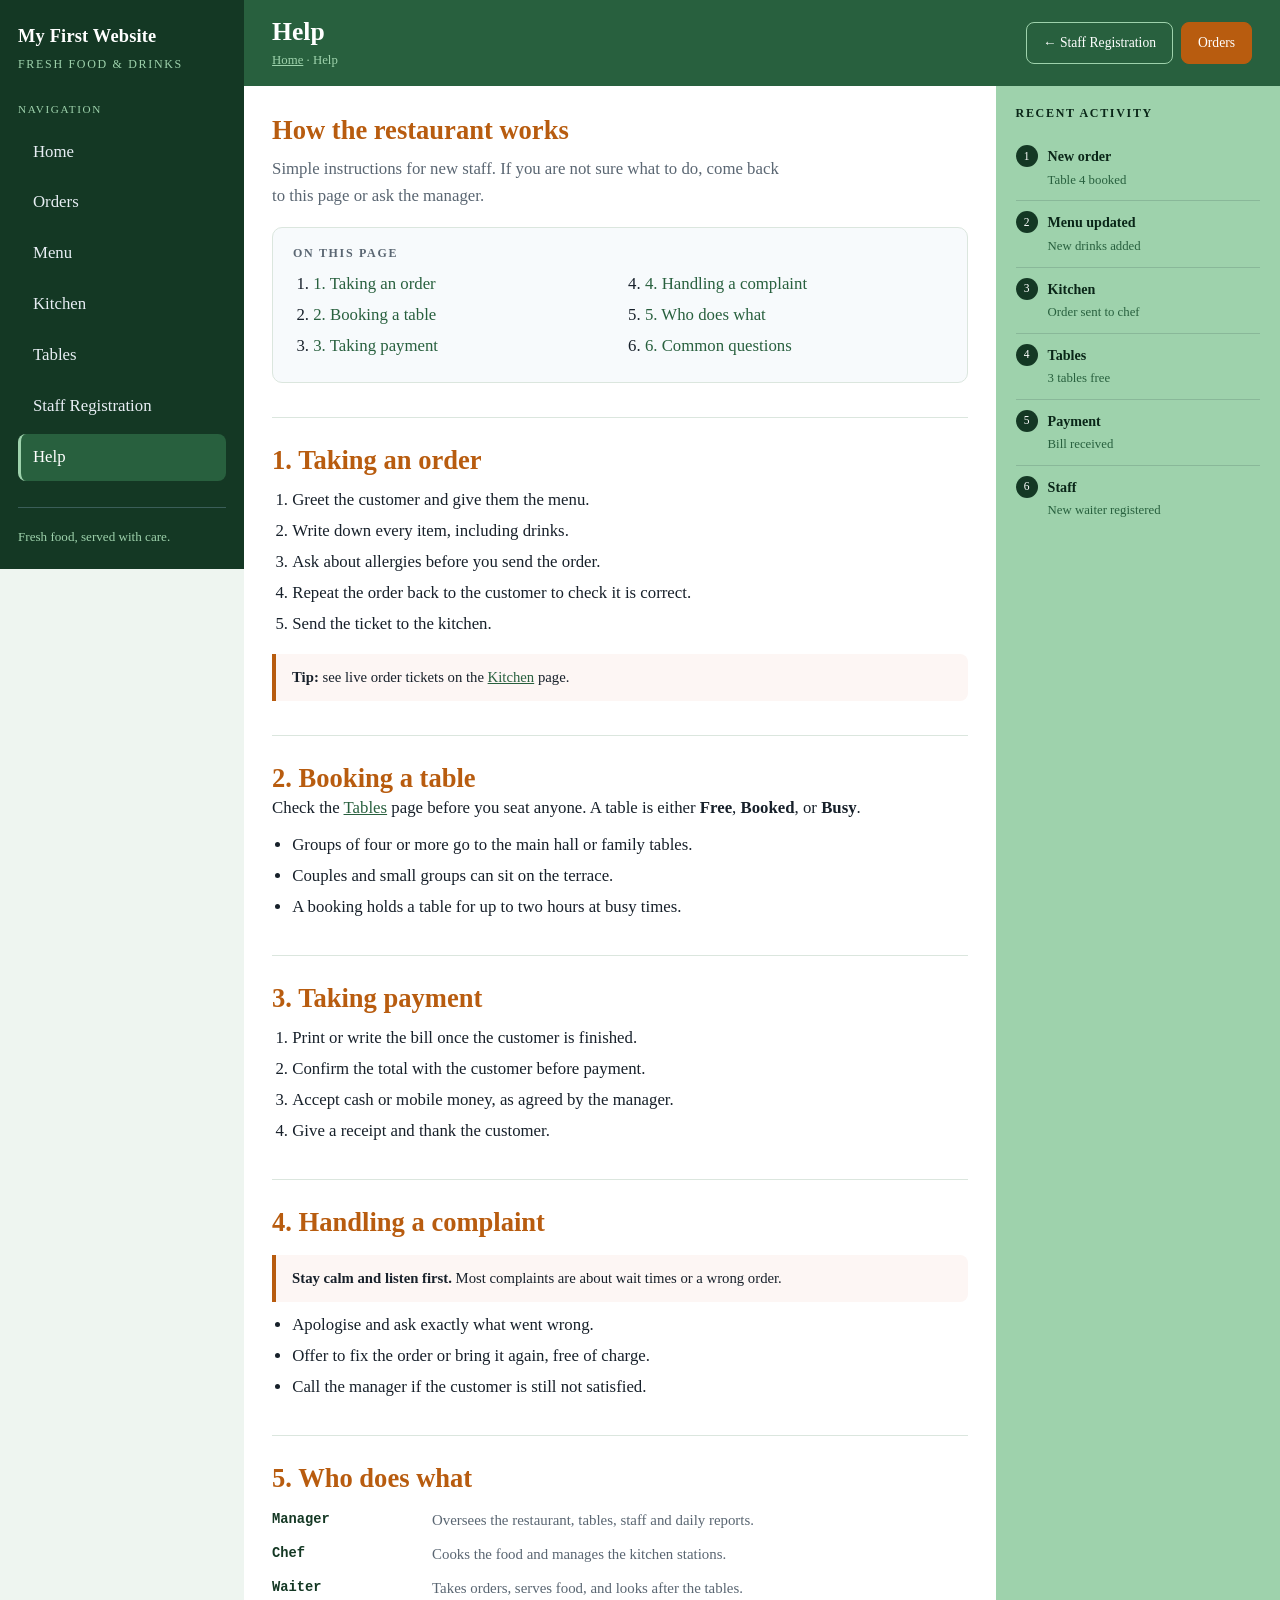
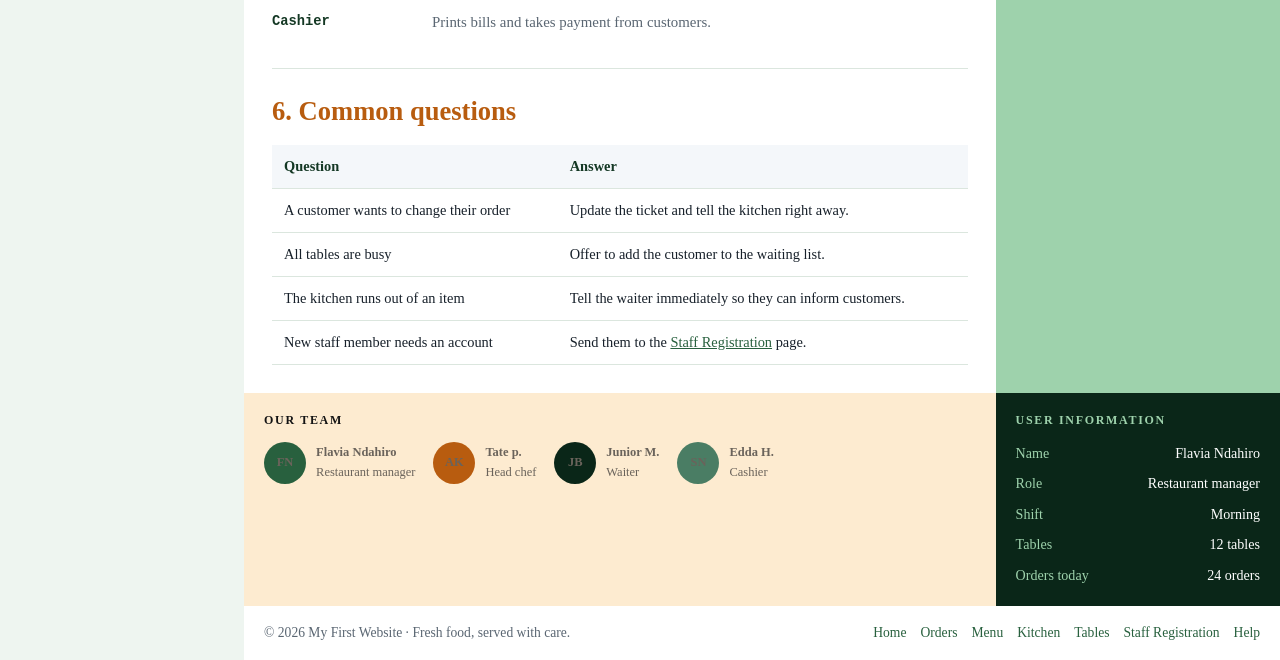
==== docs.html @ b4b983a4 "Green Planet Restaurant" ====
<!doctype html>
<html lang="en">
  <head>
    <meta charset="UTF-8" />
    <meta name="viewport" content="width=device-width, initial-scale=1.0" />
    <meta
      name="description"
      content="Help page for staff: how to take an order, book a table, take payment and handle complaints."
    />
    <title>Help · My First Website</title>
    <link rel="stylesheet" href="css/styles.css" />
  </head>

  <body>
    <a class="skip-link" href="#main">Skip to main content</a>
    <div class="app">

      <aside class="sidebar">
        <p class="brand">My First Website<span>Fresh Food &amp; Drinks</span></p>

        <p class="nav-label">Navigation</p>
        <nav class="side-nav" aria-label="Main navigation">
          <ul>
            <li><a href="index.html">Home</a></li>
            <li><a href="dashboard.html">Orders</a></li>
            <li><a href="index2.html">Menu</a></li>
            <li><a href="flex.html">Kitchen</a></li>
            <li><a href="grid.html">Tables</a></li>
            <li><a href="form.html">Staff Registration</a></li>
            <li><a href="docs.html" aria-current="page">Help</a></li>
          </ul>
        </nav>

        <p class="side-note">Fresh food, served with care.</p>
      </aside>

      <header class="topbar">
        <div>
          <h1>Help</h1>
          <p class="crumbs"><a href="index.html">Home</a> · Help</p>
        </div>
        <div class="topbar-actions">
          <a class="btn" href="form.html">← Staff Registration</a>
          <a class="btn btn-solid" href="dashboard.html">Orders</a>
        </div>
      </header>

      <main class="main panel" id="main">
        <h2>How the restaurant works</h2>
        <p class="lede">
          Simple instructions for new staff. If you are not sure what to do,
          come back to this page or ask the manager.
        </p>

        <div class="toc">
          <h3>On this page</h3>
          <ol>
            <li><a href="#order">1. Taking an order</a></li>
            <li><a href="#table">2. Booking a table</a></li>
            <li><a href="#payment">3. Taking payment</a></li>
            <li><a href="#complaint">4. Handling a complaint</a></li>
            <li><a href="#roles">5. Who does what</a></li>
            <li><a href="#faq">6. Common questions</a></li>
          </ol>
        </div>

        <section class="doc-section" id="order">
          <h2>1. Taking an order</h2>
          <ol>
            <li>Greet the customer and give them the menu.</li>
            <li>Write down every item, including drinks.</li>
            <li>Ask about allergies before you send the order.</li>
            <li>Repeat the order back to the customer to check it is correct.</li>
            <li>Send the ticket to the kitchen.</li>
          </ol>
          <div class="note">
            <strong>Tip:</strong> see live order tickets on the
            <a href="flex.html">Kitchen</a> page.
          </div>
        </section>

        <section class="doc-section" id="table">
          <h2>2. Booking a table</h2>
          <p>
            Check the <a href="grid.html">Tables</a> page before you seat
            anyone. A table is either <strong>Free</strong>,
            <strong>Booked</strong>, or <strong>Busy</strong>.
          </p>
          <ul>
            <li>Groups of four or more go to the main hall or family tables.</li>
            <li>Couples and small groups can sit on the terrace.</li>
            <li>A booking holds a table for up to two hours at busy times.</li>
          </ul>
        </section>

        <section class="doc-section" id="payment">
          <h2>3. Taking payment</h2>
          <ol>
            <li>Print or write the bill once the customer is finished.</li>
            <li>Confirm the total with the customer before payment.</li>
            <li>Accept cash or mobile money, as agreed by the manager.</li>
            <li>Give a receipt and thank the customer.</li>
          </ol>
        </section>

        <section class="doc-section" id="complaint">
          <h2>4. Handling a complaint</h2>
          <div class="note">
            <strong>Stay calm and listen first.</strong> Most complaints are
            about wait times or a wrong order.
          </div>
          <ul>
            <li>Apologise and ask exactly what went wrong.</li>
            <li>Offer to fix the order or bring it again, free of charge.</li>
            <li>Call the manager if the customer is still not satisfied.</li>
          </ul>
        </section>

        <section class="doc-section" id="roles">
          <h2>5. Who does what</h2>
          <div class="defs">
            <dt>Manager</dt>
            <dd>Oversees the restaurant, tables, staff and daily reports.</dd>
            <dt>Chef</dt>
            <dd>Cooks the food and manages the kitchen stations.</dd>
            <dt>Waiter</dt>
            <dd>Takes orders, serves food, and looks after the tables.</dd>
            <dt>Cashier</dt>
            <dd>Prints bills and takes payment from customers.</dd>
          </div>
        </section>

        <section class="doc-section" id="faq">
          <h2>6. Common questions</h2>
          <div class="table-wrap">
            <table>
              <thead>
                <tr>
                  <th>Question</th>
                  <th>Answer</th>
                </tr>
              </thead>
              <tbody>
                <tr>
                  <td>A customer wants to change their order</td>
                  <td>Update the ticket and tell the kitchen right away.</td>
                </tr>
                <tr>
                  <td>All tables are busy</td>
                  <td>Offer to add the customer to the waiting list.</td>
                </tr>
                <tr>
                  <td>The kitchen runs out of an item</td>
                  <td>Tell the waiter immediately so they can inform customers.</td>
                </tr>
                <tr>
                  <td>New staff member needs an account</td>
                  <td>Send them to the <a href="form.html">Staff Registration</a> page.</td>
                </tr>
              </tbody>
            </table>
          </div>
        </section>
      </main>

      <section class="history">
        <h2>Recent activity</h2>
        <ol>
          <li>
            <strong>New order</strong>
            <span>Table 4 booked</span>
          </li>
          <li>
            <strong>Menu updated</strong>
            <span>New drinks added</span>
          </li>
          <li>
            <strong>Kitchen</strong>
            <span>Order sent to chef</span>
          </li>
          <li>
            <strong>Tables</strong>
            <span>3 tables free</span>
          </li>
          <li>
            <strong>Payment</strong>
            <span>Bill received</span>
          </li>
          <li>
            <strong>Staff</strong>
            <span>New waiter registered</span>
          </li>
        </ol>
      </section>

      <section class="profiles">
        <h2>Our team</h2>
        <ul class="avatars">
          <li>
            <span class="avatar" aria-hidden="true">FN</span>
            <span><b>Flavia Ndahiro</b><span>Restaurant manager</span></span>
          </li>
          <li>
            <span class="avatar avatar-2" aria-hidden="true">AK</span>
            <span><b>Tate p.</b><span>Head chef</span></span>
          </li>
          <li>
            <span class="avatar avatar-3" aria-hidden="true">JB</span>
            <span><b>Junior M.</b><span>Waiter</span></span>
          </li>
          <li>
            <span class="avatar avatar-4" aria-hidden="true">SN</span>
            <span><b>Edda H.</b><span>Cashier</span></span>
          </li>
        </ul>
      </section>

      <section class="userinfo">
        <h2>User information</h2>
        <dl>
          <dt>Name</dt>
          <dd>Flavia Ndahiro</dd>
          <dt>Role</dt>
          <dd>Restaurant manager</dd>
          <dt>Shift</dt>
          <dd>Morning</dd>
          <dt>Tables</dt>
          <dd>12 tables</dd>
          <dt>Orders today</dt>
          <dd>24 orders</dd>
        </dl>
      </section>

      <footer class="footer">
        <p>© 2026 My First Website · Fresh food, served with care.</p>
        <nav aria-label="Footer navigation">
          <a href="index.html">Home</a>
          <a href="dashboard.html">Orders</a>
          <a href="index2.html">Menu</a>
          <a href="flex.html">Kitchen</a>
          <a href="grid.html">Tables</a>
          <a href="form.html">Staff Registration</a>
          <a href="docs.html">Help</a>
        </nav>
      </footer>
    </div>
  </body>
</html>
---- css/styles.css ----
/* ==========================================================================
   My First Website — shared stylesheets
   One dashboard shell (from the grid lesson) reused by every page.
   HTML + CSS only. No JavaScript.
   ========================================================================== */

/* --------------------------------------------------------------------------
   1. Design tokens
   -------------------------------------------------------------------------- */
:root {
  /* palette */
  --navy-900: rgb(10, 38, 24);     /* darkest: user box, code blocks */
  --navy-800: rgb(20, 56, 36);     /* sidebar */
  --navy-600: rgb(40, 96, 62);     /* top bar, hover states */
  --blue-300: rgb(158, 210, 172);  /* light accent, history panel */
  --cream: #fdebd0;                /* profile panel */
  --brown: #b85c0f;                /* buttons, headings, highlights */

  --ink: #17202a;
  --ink-soft: #5a6672;
  --line: #dbe6de;
  --surface: #ffffff;
  --page: #eef5f0;                 /* background behind the cards */
  /* ...keep the layout and font lines below unchanged... */
}

/* --------------------------------------------------------------------------
   2. Reset / base
   -------------------------------------------------------------------------- */
* {
  margin: 0;
  padding: 0;
  box-sizing: border-box;
}

html {
  -webkit-text-size-adjust: 100%;
}

body {
  min-height: 100vh;
  font-family: var(--font);
  font-size: clamp(0.95rem, 0.9rem + 0.2vw, 1.05rem);
  line-height: 1.6;
  color: var(--ink);
  background-color: var(--page);
}

img {
  max-width: 100%;
  display: block;
}

a {
  color: var(--navy-600);
}

h1,
h2,
h3 {
  line-height: 1.25;
  text-wrap: balance;
}

.skip-link {
  position: absolute;
  left: -9999px;  
  top: 0;
  z-index: 10;
  background-color: var(--brown);
  color: #fff;
  padding: 10px 16px;
  border-radius: 0 0 8px 0;
  text-decoration: none;
}

.skip-link:focus {
  left: 0;
}

:focus-visible {
  outline: 3px solid var(--brown);
  outline-offset: 2px;
}

.app {
  display: grid;
  gap: var(--gap);
  padding: var(--gap);
  min-height: 100vh;
  grid-template-columns: var(--side-w) 1fr 1fr var(--aside-w);
  grid-template-rows: auto 1fr auto auto;
  grid-template-areas:
    "side  nav   nav   nav"
    "side  main  main  hist"
    "side  prof  prof  user"
    "side  foot  foot  foot";
}

.sidebar  { grid-area: side; }
.topbar   { grid-area: nav; }
.main     { grid-area: main; }
.history  { grid-area: hist; }
.profiles { grid-area: prof; }
.userinfo { grid-area: user; }
.footer   { grid-area: foot; }

/* Shared panel look */
.panel {
  background-color: var(--surface);
  border-radius: var(--radius);
  box-shadow: var(--shadow);
  padding: clamp(16px, 1rem + 1vw, 28px);
  min-width: 0; /* lets grid children shrink instead of overflowing */
}

.sidebar {
  background-color: var(--navy-800);
  color: #fff;
  border-radius: var(--radius);
  padding: 22px 18px;
  box-shadow: var(--shadow);
  /* stays put while the main column scrolls */
  position: sticky;
  top: var(--gap);
  align-self: start;
  max-height: calc(100vh - (var(--gap) * 2));
  overflow-y: auto;
}

.sidebar .brand {
  font-size: 1.15rem;
  font-weight: 600;
  letter-spacing: 0.01em;
  color: #fff;
}

.sidebar .brand span {
  display: block;
  font-size: 0.75rem;
  font-weight: 400;
  text-transform: uppercase;
  letter-spacing: 0.14em;
  color: var(--blue-300);
  margin-top: 4px;
}

.sidebar .nav-label {
  font-size: 0.7rem;
  text-transform: uppercase;
  letter-spacing: 0.14em;
  color: var(--blue-300);
  margin: 26px 0 10px;
}

.side-nav ul {
  list-style: none;
  display: flex;
  flex-direction: column;
  gap: 4px;
}

.side-nav a {
  display: block;
  padding: 10px 12px;
  border-radius: 8px;
  color: #e8eef4;
  text-decoration: none;
  font-weight: 500;
  border-left: 3px solid transparent;
}

.side-nav a:hover {
  background-color: var(--navy-600);
  color: #fff;
}

.side-nav a[aria-current="page"] {
  background-color: var(--navy-600);
  border-left-color: var(--blue-300);
  color: #fff;
}

.sidebar .side-note {
  margin-top: 26px;
  padding-top: 18px;
  border-top: 1px solid rgba(148, 183, 213, 0.3);
  font-size: 0.82rem;
  color: var(--blue-300);
}

.topbar {
  background-color: var(--navy-600);
  color: #fff;
  border-radius: var(--radius);
  box-shadow: var(--shadow);
  padding: 16px clamp(16px, 1rem + 1vw, 28px);
  display: flex;
  flex-wrap: wrap;
  align-items: center;
  justify-content: space-between;
  gap: 12px;
}

.topbar h1 {
  font-size: clamp(1.1rem, 1rem + 0.8vw, 1.6rem);
  font-weight: 600;
}

.topbar .crumbs {
  font-size: 0.8rem;
  color: var(--blue-300);
  margin-top: 2px;
}

.topbar .crumbs a {
  color: var(--blue-300);
}

.topbar-actions {
  display: flex;
  flex-wrap: wrap;
  gap: 8px;
}

.btn {
  display: inline-block;
  padding: 9px 16px;
  border-radius: 8px;
  border: 1px solid var(--blue-300);
  background-color: transparent;
  color: #fff;
  text-decoration: none;
  font: inherit;
  font-size: 0.85rem;
  font-weight: 500;
  cursor: pointer;
}

.btn:hover {
  background-color: var(--blue-300);
  color: var(--navy-900);
}

.btn-solid {
  background-color: var(--brown);
  border-color: var(--brown);
  color: #fff;
}

.btn-solid:hover {
  background-color: #fff;
  color: var(--brown);
  border-color: #fff;
}

.main h2 {
  color: var(--brown);
  font-size: clamp(1.25rem, 1.1rem + 0.7vw, 1.7rem);
}

.main > h2 + p,
.main .lede {
  color: var(--ink-soft);
  margin-top: 8px;
  max-width: 62ch;
}

.main section {
  margin-top: 34px;
}

.main h3 {
  color: var(--navy-800);
  font-size: 1.05rem;
  margin-top: 24px;
  margin-bottom: 6px;
}

.main p + p {
  margin-top: 10px;
}

.main ul,
.main ol {
  margin: 10px 0 0 1.2em;
}

.main li + li {
  margin-top: 4px;
}

.cards {
  display: grid;
  grid-template-columns: repeat(auto-fit, minmax(230px, 1fr));
  gap: 14px;
  margin-top: 18px;
}

.card {
  border: 1px solid var(--line);
  border-left: 4px solid var(--blue-300);
  border-radius: 10px;
  padding: 16px;
  background-color: #fbfcfd;
}

.card h3 {
  color: var(--brown);
  margin-top: 0;
  margin-bottom: 6px;
}

.card p {
  font-size: 0.92rem;
  color: var(--ink-soft);
}

.card a {
  display: inline-block;
  margin-top: 10px;
  font-size: 0.85rem;
  font-weight: 600;
  color: var(--navy-600);
}

/* Small stat tiles */
.stats {
  display: grid;
  grid-template-columns: repeat(auto-fit, minmax(140px, 1fr));
  gap: 12px;
  margin-top: 18px;
}

.stat {
  background-color: var(--navy-800);
  color: #fff;
  border-radius: 10px;
  padding: 14px 16px;
}

.stat b {
  display: block;
  font-size: 1.6rem;
  line-height: 1.2;
}

.stat span {
  font-size: 0.75rem;
  text-transform: uppercase;
  letter-spacing: 0.1em;
  color: var(--blue-300);
}

/* Code snippets inside lessons */
code {
  font-family: ui-monospace, "SFMono-Regular", Menlo, Consolas, monospace;
  font-size: 0.88em;
  background-color: #f1f4f7;
  border: 1px solid var(--line);
  border-radius: 4px;
  padding: 1px 5px;
}

pre {
  margin-top: 12px;
  background-color: var(--navy-900);
  color: #dce6ef;
  border-radius: 10px;
  padding: 14px 16px;
  overflow-x: auto; /* long lines scroll instead of breaking the layout */
}

pre code {
  background: none;
  border: 0;
  padding: 0;
  color: inherit;
  font-size: 0.85rem;
}

.note {
  margin-top: 16px;
  border-left: 4px solid var(--brown);
  background-color: #fdf6f4;
  border-radius: 0 8px 8px 0;
  padding: 12px 16px;
  font-size: 0.92rem;
}

.table-wrap {
  overflow-x: auto; /* tables are the one thing allowed to be wider */
  margin-top: 16px;
}

table {
  border-collapse: collapse;
  width: 100%;
  min-width: 420px;
  font-size: 0.9rem;
}

th,
td {
  text-align: left;
  padding: 10px 12px;
  border-bottom: 1px solid var(--line);
}

th {
  background-color: #f4f7fa;
  color: var(--navy-800);
}

.history {
  background-color: var(--blue-300);
  color: var(--navy-900);
  border-radius: var(--radius);
  box-shadow: var(--shadow);
  padding: 20px;
}

.history h2,
.profiles h2,
.userinfo h2 {
  font-size: 0.75rem;
  text-transform: uppercase;
  letter-spacing: 0.14em;
  margin-bottom: 14px;
}

.history ol {
  list-style: none;
  counter-reset: hist;
}

.history li {
  counter-increment: hist;
  position: relative;
  padding: 10px 0 10px 32px;
  border-bottom: 1px solid rgba(15, 35, 52, 0.15);
  font-size: 0.88rem;
}

.history li:last-child {
  border-bottom: 0;
}

.history li::before {
  content: counter(hist);
  position: absolute;
  left: 0;
  top: 10px;
  width: 22px;
  height: 22px;
  border-radius: 50%;
  background-color: var(--navy-800);
  color: #fff;
  font-size: 0.72rem;
  display: grid;
  place-items: center;
}

.history li strong {
  display: block;
  color: var(--navy-900);
}

.history li span {
  color: var(--navy-600);
  font-size: 0.8rem;
}

.profiles {
  background-color: var(--cream);
  color: rgb(19, 19, 19);
  border-radius: var(--radius);
  box-shadow: var(--shadow);
  padding: 20px;
}

.avatars {
  list-style: none;
  display: flex;
  flex-wrap: wrap;
  gap: 18px;
}

.avatars li {
  display: flex;
  align-items: center;
  gap: 10px;
  font-size: 0.85rem;
}

.avatar {
  width: 42px;
  height: 42px;
  flex: 0 0 42px;
  border-radius: 50%;
  display: grid;
  place-items: center;
  color: #fff;
  font-weight: 600;
  font-size: 0.85rem;
  background-color: var(--navy-600);
}

.avatar-2 { background-color: var(--brown); }
.avatar-3 { background-color: var(--navy-900); }
.avatar-4 { background-color: #4a7d64; }

.avatars li b {
  display: block;
  font-weight: 600;
}

.avatars li span {
  color: #6a635b;
  font-size: 0.78rem;
}

.userinfo {
  background-color: var(--navy-900);
  color: #fff;
  border-radius: var(--radius);
  box-shadow: var(--shadow);
  padding: 20px;
}

.userinfo h2 {
  color: var(--blue-300);
}

.userinfo dl {
  display: grid;
  grid-template-columns: auto 1fr;
  gap: 8px 16px;
  font-size: 0.88rem;
}

.userinfo dt {
  color: var(--blue-300);
}

.userinfo dd {
  text-align: right;
  overflow-wrap: anywhere;
}

.footer {
  background-color: var(--surface);
  border-radius: var(--radius);
  box-shadow: var(--shadow);
  padding: 16px 20px;
  display: flex;
  flex-wrap: wrap;
  gap: 8px 20px;
  align-items: center;
  justify-content: space-between;
  font-size: 0.85rem;
  color: var(--ink-soft);
}

.footer nav {
  display: flex;
  flex-wrap: wrap;
  gap: 14px;
}

.footer a {
  color: var(--navy-600);
  text-decoration: none;
}

.footer a:hover {
  text-decoration: underline;
}

.form-container {
  border: 1px solid var(--line);
  border-radius: 12px;
  box-shadow: var(--shadow);
  padding: clamp(16px, 1rem + 1vw, 26px);
  margin-top: 18px;
  background-color: #fbfcfd;
}

.form-row {
  display: grid;
  grid-template-columns: repeat(auto-fit, minmax(230px, 1fr));
  gap: 0 16px;
}

.form-group {
  padding: 8px 0;
}

.form-group label {
  display: block;
  margin-bottom: 6px;
  font-size: 0.88rem;
  font-weight: 500;
  color: var(--navy-800);
}

.form-group input,
.form-group select,
.form-group textarea {
  width: 100%;
  padding: 10px;
  font: inherit;
  font-size: 0.92rem;
  color: var(--ink);
  border: 1px solid #ccc;
  border-radius: 6px;
  background-color: #fff;
}

.form-group select {
  cursor: pointer;
}

.form-group textarea {
  min-height: 120px;
  resize: vertical;
}

.form-group input:focus,
.form-group select:focus,
.form-group textarea:focus {
  border-color: var(--brown);
  outline: 2px solid rgba(165, 42, 42, 0.25);
  outline-offset: 0;
}

.form-group .hint {
  display: block;
  margin-top: 4px;
  font-size: 0.78rem;
  color: var(--ink-soft);
}

fieldset {
  border: 1px solid #ccc;
  padding: 12px 14px;
  margin: 8px 0;
  border-radius: 6px;
}

legend {
  padding: 0 6px;
  font-size: 0.88rem;
  font-weight: 500;
  color: var(--navy-800);
}

.radio-row {
  display: flex;
  flex-wrap: wrap;
  gap: 10px 22px;
}

.radio-row label {
  display: flex;
  align-items: center;
  gap: 7px;
  margin: 0;
  font-weight: 400;
  cursor: pointer;
}

.radio-row input {
  width: auto;
  margin: 0;
  accent-color: var(--brown);
  cursor: pointer;
}

.form-btn {
  display: flex;
  flex-wrap: wrap;
  gap: 12px;
  margin-top: 18px;
}

.form-btn button {
  padding: 11px 22px;
  font: inherit;
  font-weight: 500;
  border: 1px solid var(--brown);
  border-radius: 6px;
  background-color: var(--brown);
  color: #fff;
  cursor: pointer;
}

.form-btn button:hover {
  background-color: #fff;
  color: var(--brown);
}

.form-btn button[type="reset"] {
  background-color: transparent;
  color: var(--brown);
}

.form-btn button[type="reset"]:hover {
  background-color: var(--brown);
  color: #fff;
}

.flex-demo {
  display: flex;
  justify-content: space-evenly;
  align-items: center;
  align-content: stretch;
  flex-wrap: wrap;
  gap: 20px;
  min-height: 240px;
  margin-top: 16px;
  padding: 16px;
  border: 1px dashed var(--blue-300);
  border-radius: 10px;
  background-color: #f7fafc;
}

.flex-demo .child {
  width: 50px;
  height: 50px;
  padding: 10px;
  display: grid;
  place-items: center;
  background-color: var(--brown);
  color: rgb(252, 249, 249);
  border-radius: 6px;
  font-weight: 600;
}

/* The second child is the one being experimented on. */
.flex-demo .child:nth-child(2) {
  background-color: var(--navy-600);
  order: 2;
  flex: 1 1 100px;
  align-self: center;
}

/* --- Grid demo: the dashboard sketch this whole site is built from --- */
.grid-demo {
  display: grid;
  grid-template-columns: repeat(5, 1fr);
  grid-template-rows: repeat(5, 1fr);
  gap: 8px;
  aspect-ratio: 5 / 4;
  max-height: 460px;
  margin-top: 16px;
}

.grid-demo > div {
  align-content: center;
  text-align: center;
  color: #fff;
  font-size: clamp(0.7rem, 0.6rem + 0.5vw, 1rem);
  font-weight: 500;
  border-radius: 8px;
  padding: 6px;
}

.grid-demo .div1 {
  grid-row: span 5 / span 5;
  background-color: var(--blue-300);
}

.grid-demo .div2 {
  grid-column: span 4 / span 4;
  background-color: var(--navy-600);
}

.grid-demo .div3 {
  grid-column: span 3 / span 3;
  grid-row: span 3 / span 3;
  grid-column-start: 2;
  grid-row-start: 2;
  background-color: var(--blue-300);
}

.grid-demo .div8 {
  grid-row: span 3 / span 3;
  grid-column-start: 5;
  grid-row-start: 2;
  background-color: var(--navy-800);
}

.grid-demo .div9 {
  grid-column: span 2 / span 2;
  grid-column-start: 2;
  grid-row-start: 5;
  background-color: var(--cream);
  color: rgb(19, 19, 19);
}

.grid-demo .div10 {
  grid-column: span 2 / span 2;
  grid-column-start: 4;
  grid-row-start: 5;
  background-color: var(--navy-900);
}

.selector-demo {
  margin-top: 16px;
  border: 1px dashed var(--blue-300);
  border-radius: 10px;
  padding: 16px;
  background-color: #f7fafc;
}

.selector-demo .demo-card {
  border: 1px solid var(--line);
  border-radius: 8px;
  padding: 14px;
  background-color: #fff;
}

/* every <p> inside .demo-card, however deeply nested */
.selector-demo .demo-card p {
  color: var(--brown);
  font-weight: 600;
}

.selector-demo .demo-card > div {
  margin-top: 10px;
  padding-left: 14px;
  border-left: 3px solid var(--blue-300);
}

.selector-demo h3 {
  margin-top: 18px;
}

/* only the <p> immediately after the h3 */
.selector-demo h3 + p {
  background-color: var(--cream);
  border-radius: 6px;
  padding: 8px 10px;
  font-weight: 600;
}

.selector-demo > p {
  margin-top: 8px;
}

.toc {
  margin-top: 18px;
  border: 1px solid var(--line);
  border-radius: 10px;
  padding: 18px 20px;
  background-color: #f7fafc;
}

.toc h3 {
  margin-top: 0;
  font-size: 0.75rem;
  text-transform: uppercase;
  letter-spacing: 0.14em;
  color: var(--ink-soft);
  margin-bottom: 10px;
}

.toc ol {
  margin: 0 0 0 1.2em;
  columns: 2;
  column-gap: 30px;
}

.toc li {
  margin: 0 0 4px;
  break-inside: avoid;
}

.toc a {
  color: var(--navy-600);
  text-decoration: none;
}

.toc a:hover {
  text-decoration: underline;
}

/* Section headings in the docs get a rule above them so the long page
   still has visible joints when you scroll. */
.doc-section {
  border-top: 1px solid var(--line);
  padding-top: 26px;
}

/* Anchor targets clear the sticky sidebar when jumped to. */
.doc-section h2 {
  scroll-margin-top: 20px;
}

.filetree {
  margin-top: 14px;
  white-space: pre;
  background-color: var(--navy-900);
  color: #dce6ef;
  border-radius: 10px;
  padding: 16px 18px;
  overflow-x: auto;
  font-family: ui-monospace, "SFMono-Regular", Menlo, Consolas, monospace;
  font-size: 0.85rem;
  line-height: 1.8;
}

.filetree b {
  color: var(--blue-300);
  font-weight: 600;
}

.filetree i {
  color: #8ba2b5;
  font-style: normal;
}

/* Two-column definition list used for "property → meaning" explanations. */
.defs {
  margin-top: 14px;
  display: grid;
  grid-template-columns: minmax(140px, max-content) 1fr;
  gap: 10px 20px;
  font-size: 0.93rem;
}

.defs dt {
  font-family: ui-monospace, "SFMono-Regular", Menlo, Consolas, monospace;
  font-size: 0.86rem;
  color: var(--navy-800);
  font-weight: 600;
}

.defs dd {
  color: var(--ink-soft);
}

@media (max-width: 620px) {
  .toc ol {
    columns: 1;
  }

  .defs {
    grid-template-columns: 1fr;
    gap: 2px 0;
  }

  .defs dd {
    margin-bottom: 10px;
  }
}

.intro-page {
  background-color: var(--surface);
}

/* One centred column that every band shares. */
.wrap {
  width: min(960px, 100% - 40px);
  margin-inline: auto;
}

.intro-header {
  background-color: var(--navy-800);
  color: #fff;
  padding: 16px 0;
}

.intro-header .wrap {
  display: flex;
  flex-wrap: wrap;
  align-items: center;
  justify-content: space-between;
  gap: 10px 20px;
}

.intro-header .brand {
  font-weight: 600;
  font-size: 1.05rem;
}

.intro-header .brand span {
  color: var(--blue-300);
  font-weight: 400;
}

.intro-nav {
  display: flex;
  flex-wrap: wrap;
  gap: 6px;
}

.intro-nav a {
  color: #e8eef4;
  text-decoration: none;
  padding: 7px 12px;
  border-radius: 7px;
  font-size: 0.9rem;
}

.intro-nav a:hover,
.intro-nav a[aria-current="page"] {
  background-color: var(--navy-600);
  color: #fff;
}

.hero {
  background: linear-gradient(160deg, var(--navy-900), var(--navy-600));
  color: #fff;
  padding: clamp(48px, 6vw, 90px) 0;
}

.hero .eyebrow {
  text-transform: uppercase;
  letter-spacing: 0.16em;
  font-size: 0.75rem;
  color: var(--blue-300);
  margin-bottom: 14px;
}

.hero h1 {
  font-size: clamp(1.9rem, 1.3rem + 3vw, 3.2rem);
  font-weight: 700;
  max-width: 18ch;
}

.hero p {
  margin-top: 18px;
  max-width: 58ch;
  font-size: clamp(1rem, 0.95rem + 0.3vw, 1.15rem);
  color: #d5e2ee;
}

.hero-actions {
  display: flex;
  flex-wrap: wrap;
  gap: 12px;
  margin-top: 30px;
}

.hero-actions .btn {
  padding: 12px 22px;
  font-size: 0.95rem;
}

/* --- Content bands --- */
.band {
  padding: clamp(40px, 5vw, 70px) 0;
}

.band-tint {
  background-color: var(--page);
}

.band h2 {
  font-size: clamp(1.4rem, 1.2rem + 1vw, 2rem);
  color: var(--brown);
}

.band > .wrap > p {
  margin-top: 10px;
  max-width: 62ch;
  color: var(--ink-soft);
}

.intro-grid {
  display: grid;
  grid-template-columns: repeat(auto-fit, minmax(250px, 1fr));
  gap: 18px;
  margin-top: 28px;
}

/* A whole card is the link, so the tap target is the full box. */
.intro-card {
  display: block;
  background-color: var(--surface);
  border: 1px solid var(--line);
  border-radius: 12px;
  padding: 22px;
  text-decoration: none;
  color: inherit;
  box-shadow: var(--shadow);
}

.intro-card:hover {
  border-color: var(--blue-300);
  box-shadow: 0 6px 22px rgba(15, 35, 52, 0.12);
}

.intro-card .num {
  display: inline-grid;
  place-items: center;
  width: 34px;
  height: 34px;
  border-radius: 9px;
  background-color: var(--navy-800);
  color: #fff;
  font-size: 0.85rem;
  font-weight: 600;
  margin-bottom: 12px;
}

.intro-card h3 {
  color: var(--navy-800);
  font-size: 1.05rem;
  margin-bottom: 6px;
}

.intro-card p {
  font-size: 0.92rem;
  color: var(--ink-soft);
}

.intro-card .go {
  display: inline-block;
  margin-top: 12px;
  font-size: 0.85rem;
  font-weight: 600;
  color: var(--brown);
}

/* Numbered "how it is built" steps */
.steps {
  list-style: none;
  counter-reset: step;
  margin-top: 26px;
  display: grid;
  gap: 16px;
}

.steps li {
  counter-increment: step;
  position: relative;
  padding-left: 56px;
  min-height: 38px;
}

.steps li::before {
  content: counter(step);
  position: absolute;
  left: 0;
  top: 0;
  width: 38px;
  height: 38px;
  border-radius: 50%;
  background-color: var(--brown);
  color: #fff;
  font-weight: 600;
  display: grid;
  place-items: center;
}

.steps li b {
  display: block;
  color: var(--navy-800);
}

.steps li span {
  color: var(--ink-soft);
  font-size: 0.94rem;
}

.intro-footer {
  background-color: var(--navy-900);
  color: #c9d7e4;
  padding: 26px 0;
  font-size: 0.88rem;
}

.intro-footer .wrap {
  display: flex;
  flex-wrap: wrap;
  gap: 10px 24px;
  align-items: center;
  justify-content: space-between;
}

.intro-footer nav {
  display: flex;
  flex-wrap: wrap;
  gap: 16px;
}

.intro-footer a {
  color: var(--blue-300);
  text-decoration: none;
}

.intro-footer a:hover {
  text-decoration: underline;
}

@media (max-width: 1180px) {
  :root {
    --side-w: 210px;
  }

  .app {
    grid-template-columns: var(--side-w) 1fr 1fr;
    grid-template-rows: auto auto auto auto auto;
    grid-template-areas:
      "side  nav   nav"
      "side  main  main"
      "side  hist  hist"
      "side  prof  user"
      "side  foot  foot";
  }

  .history ol {
    display: grid;
    grid-template-columns: repeat(auto-fit, minmax(220px, 1fr));
    gap: 0 20px;
  }
}

/* Tablet portrait and phones: one column, sidebar becomes a nav strip. */
@media (max-width: 860px) {
  .app {
    grid-template-columns: minmax(0, 1fr);
    grid-template-rows: none;
    grid-template-areas:
      "nav"
      "side"
      "main"
      "hist"
      "prof"
      "user"
      "foot";
  }

  .sidebar {
    position: static;
    max-height: none;
    overflow: visible;
    padding: 16px;
  }

  .sidebar .brand,
  .sidebar .side-note {
    display: none;
  }

  .sidebar .nav-label {
    margin: 0 0 10px;
  }

  /* Horizontal, swipeable pill nav — still just HTML and CSS. */
  .side-nav ul {
    flex-direction: row;
    gap: 8px;
    overflow-x: auto;
    padding-bottom: 4px;
  }

  .side-nav a {
    white-space: nowrap;
    border-left: 0;
    border-bottom: 3px solid transparent;
    padding: 8px 14px;
  }

  .side-nav a[aria-current="page"] {
    border-left: 0;
    border-bottom-color: var(--blue-300);
  }

  .topbar {
    flex-direction: column;
    align-items: flex-start;
  }

  .userinfo dd {
    text-align: left;
  }

  .footer {
    flex-direction: column;
    align-items: flex-start;
  }
}

@media (max-width: 560px) {
  :root {
    --gap: 10px;
  }

  .grid-demo {
    aspect-ratio: auto;
    max-height: none;
    grid-template-columns: 1fr;
    grid-template-rows: none;
  }

  /* On a phone the demo boxes simply stack in source order. */
  .grid-demo > div {
    grid-column: auto !important;
    grid-row: auto !important;
    grid-column-start: auto !important;
    grid-row-start: auto !important;
    min-height: 58px;
  }

  .topbar-actions .btn {
    width: 100%;
    text-align: center;
  }

  .form-btn button {
    flex: 1 1 100%;
  }
}

/* Respect the reader's motion preference. */
@media (prefers-reduced-motion: reduce) {
  * {
    transition: none !important;
    animation: none !important;
  }
}

@media print {
  .sidebar,
  .topbar-actions,
  .history,
  .profiles,
  .userinfo {
    display: none;
  }

  .app {
    display: block;
    padding: 0;
  }

  .panel {
    box-shadow: none;
  }
}
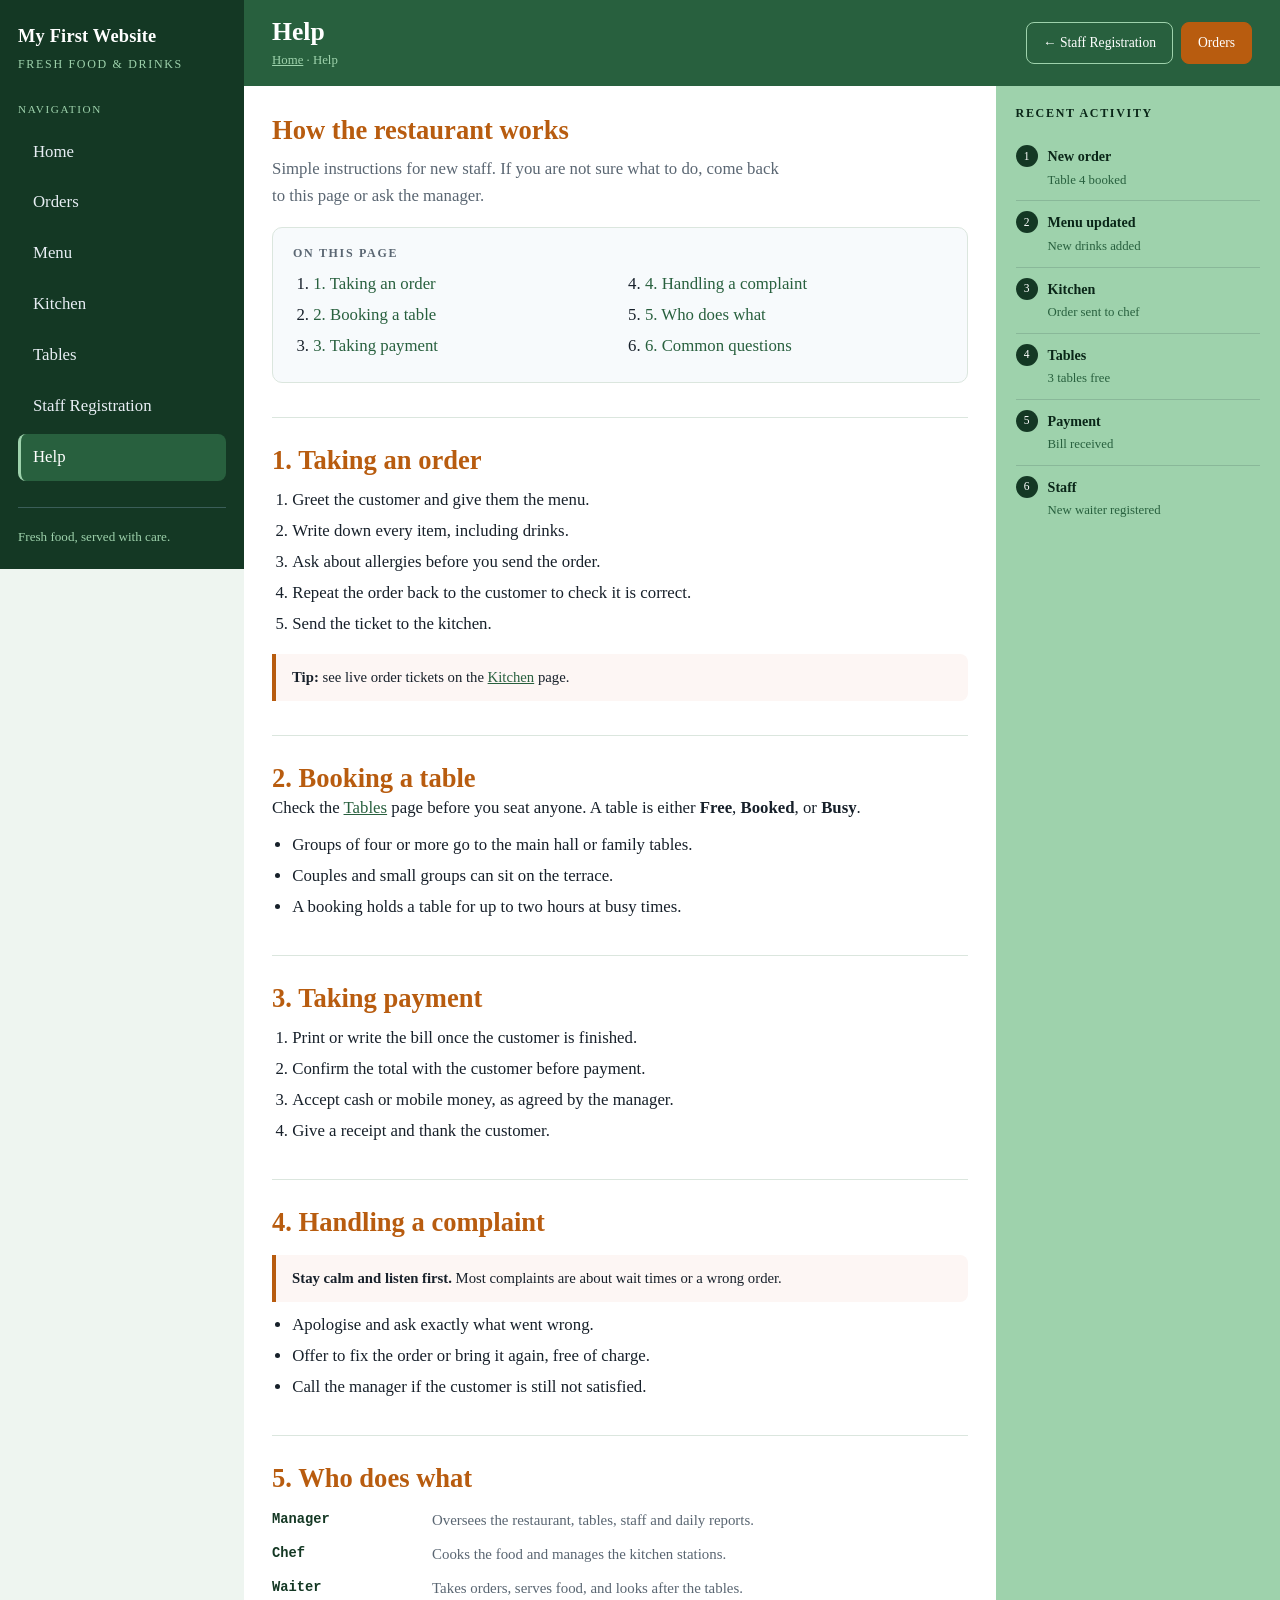
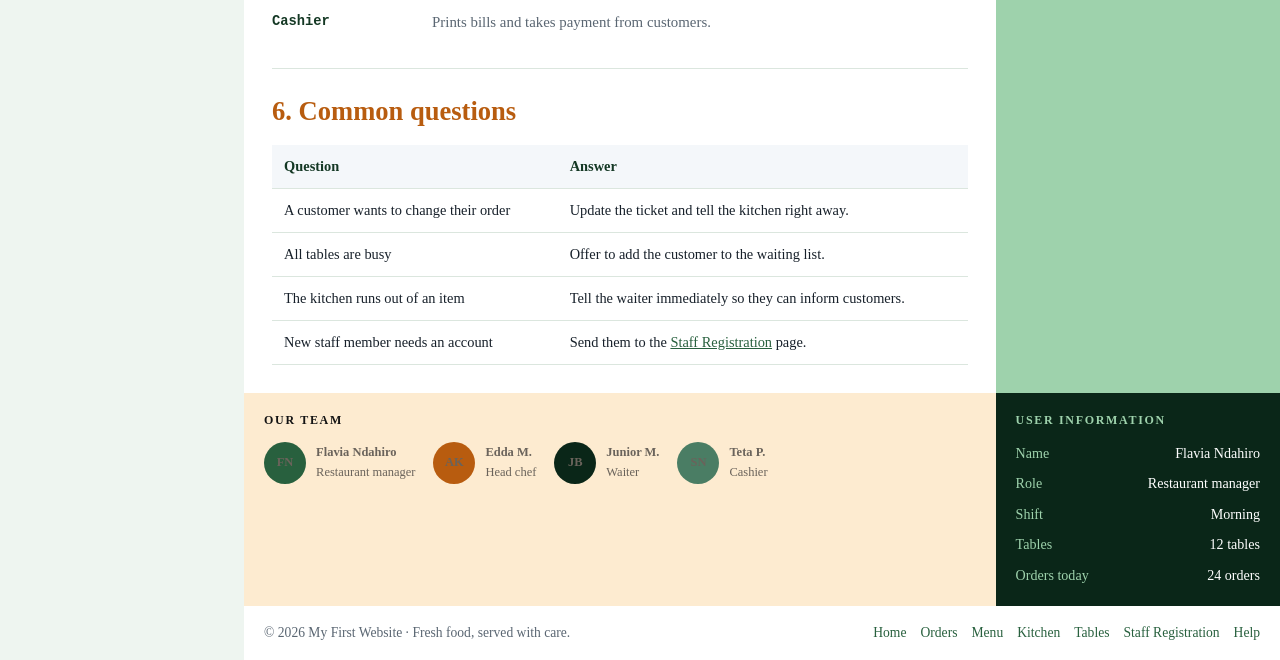
==== commit 78be3c24: "Green planet Restaurant" ====
--- a/docs.html
+++ b/docs.html
@@ -202,7 +202,7 @@
           </li>
           <li>
             <span class="avatar avatar-2" aria-hidden="true">AK</span>
-            <span><b>Tate p.</b><span>Head chef</span></span>
+            <span><b>Edda M.</b><span>Head chef</span></span>
           </li>
           <li>
             <span class="avatar avatar-3" aria-hidden="true">JB</span>
@@ -210,7 +210,7 @@
           </li>
           <li>
             <span class="avatar avatar-4" aria-hidden="true">SN</span>
-            <span><b>Edda H.</b><span>Cashier</span></span>
+            <span><b>Teta P.</b><span>Cashier</span></span>
           </li>
         </ul>
       </section>
